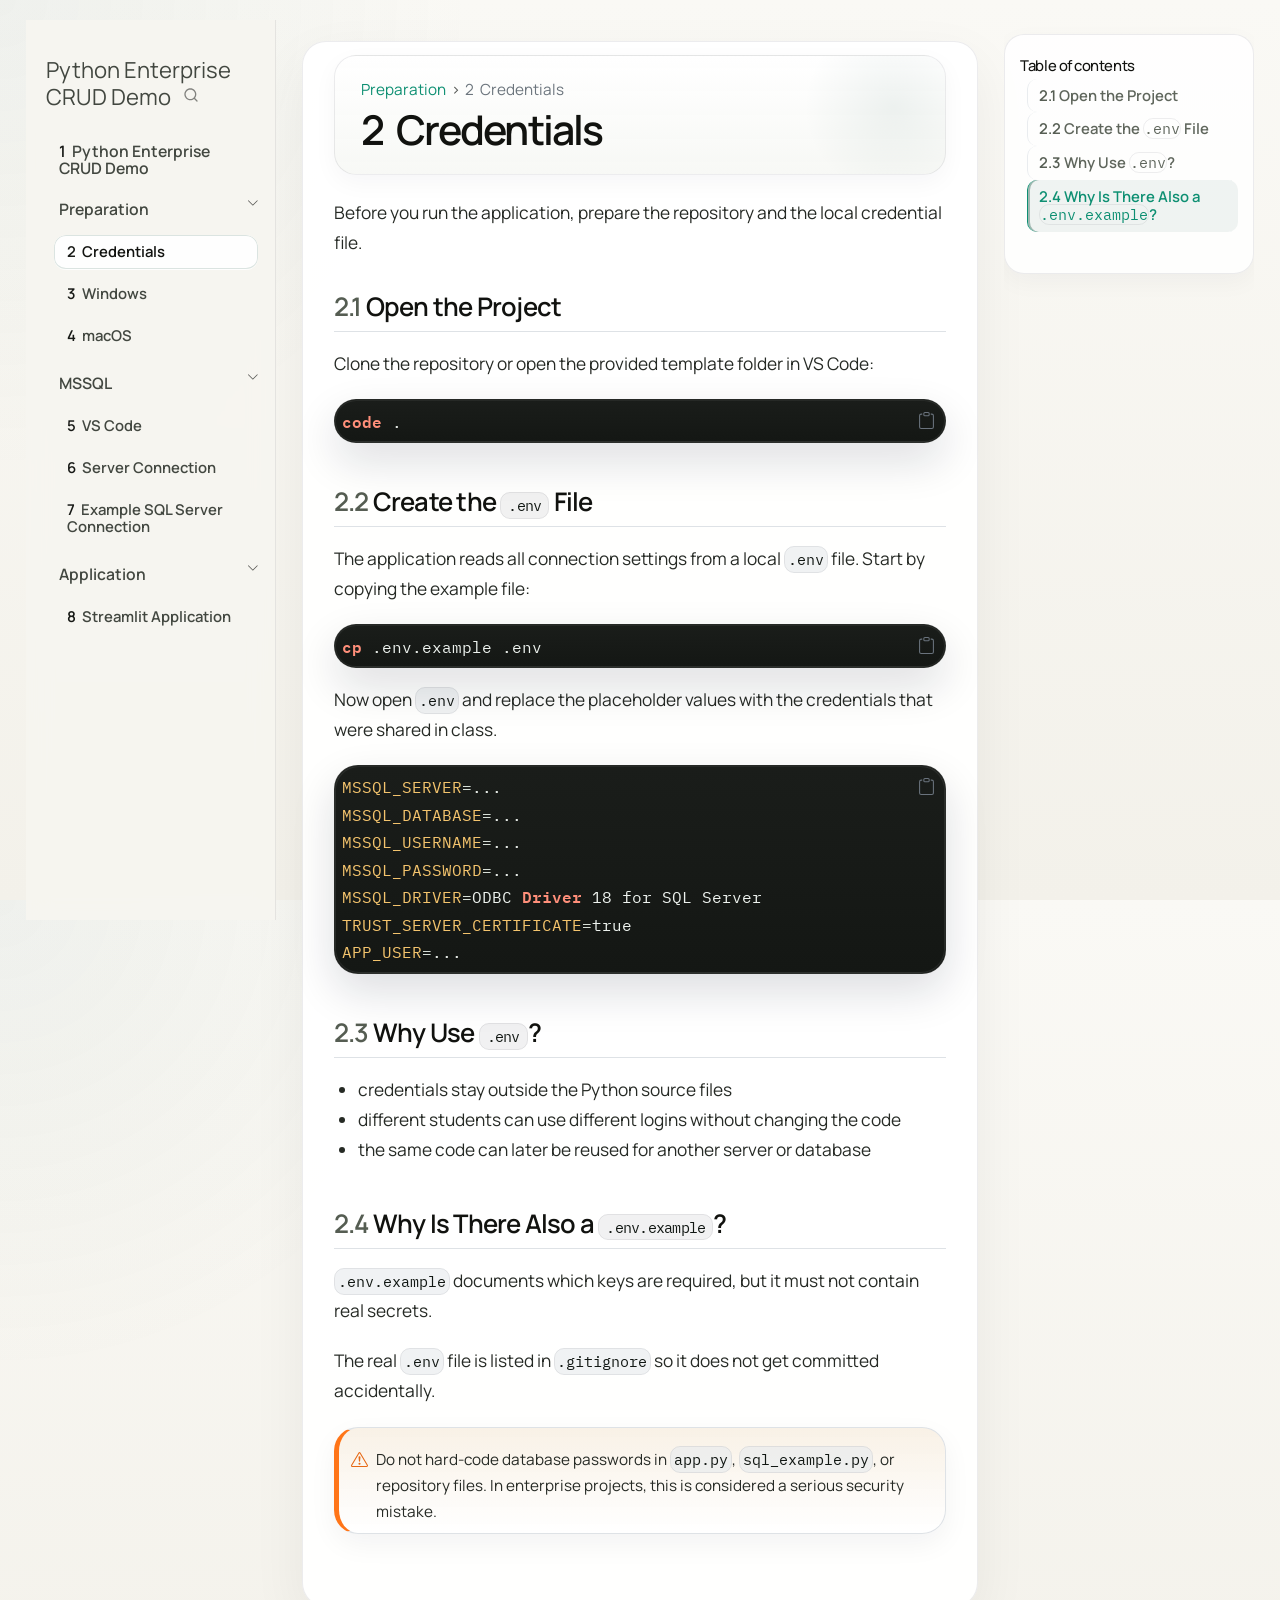
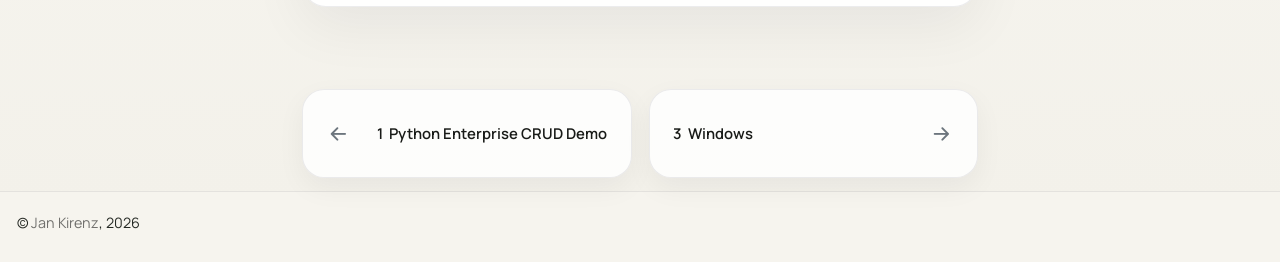
==== accounts.html @ 1d9914eb "Built site for gh-pages" ====
<!DOCTYPE html>
<html xmlns="http://www.w3.org/1999/xhtml" lang="en" xml:lang="en"><head>

<meta charset="utf-8">
<meta name="generator" content="quarto-1.8.27">

<meta name="viewport" content="width=device-width, initial-scale=1.0, user-scalable=yes">

<meta name="author" content="Jan Kirenz">

<title>2&nbsp; Credentials – Python Enterprise CRUD Demo</title>
<style>
code{white-space: pre-wrap;}
span.smallcaps{font-variant: small-caps;}
div.columns{display: flex; gap: min(4vw, 1.5em);}
div.column{flex: auto; overflow-x: auto;}
div.hanging-indent{margin-left: 1.5em; text-indent: -1.5em;}
ul.task-list{list-style: none;}
ul.task-list li input[type="checkbox"] {
  width: 0.8em;
  margin: 0 0.8em 0.2em -1em; /* quarto-specific, see https://github.com/quarto-dev/quarto-cli/issues/4556 */ 
  vertical-align: middle;
}
/* CSS for syntax highlighting */
html { -webkit-text-size-adjust: 100%; }
pre > code.sourceCode { white-space: pre; position: relative; }
pre > code.sourceCode > span { display: inline-block; line-height: 1.25; }
pre > code.sourceCode > span:empty { height: 1.2em; }
.sourceCode { overflow: visible; }
code.sourceCode > span { color: inherit; text-decoration: inherit; }
div.sourceCode { margin: 1em 0; }
pre.sourceCode { margin: 0; }
@media screen {
div.sourceCode { overflow: auto; }
}
@media print {
pre > code.sourceCode { white-space: pre-wrap; }
pre > code.sourceCode > span { text-indent: -5em; padding-left: 5em; }
}
pre.numberSource code
  { counter-reset: source-line 0; }
pre.numberSource code > span
  { position: relative; left: -4em; counter-increment: source-line; }
pre.numberSource code > span > a:first-child::before
  { content: counter(source-line);
    position: relative; left: -1em; text-align: right; vertical-align: baseline;
    border: none; display: inline-block;
    -webkit-touch-callout: none; -webkit-user-select: none;
    -khtml-user-select: none; -moz-user-select: none;
    -ms-user-select: none; user-select: none;
    padding: 0 4px; width: 4em;
  }
pre.numberSource { margin-left: 3em;  padding-left: 4px; }
div.sourceCode
  {   }
@media screen {
pre > code.sourceCode > span > a:first-child::before { text-decoration: underline; }
}
</style>


<script src="site_libs/quarto-nav/quarto-nav.js"></script>
<script src="site_libs/quarto-nav/headroom.min.js"></script>
<script src="site_libs/clipboard/clipboard.min.js"></script>
<script src="site_libs/quarto-search/autocomplete.umd.js"></script>
<script src="site_libs/quarto-search/fuse.min.js"></script>
<script src="site_libs/quarto-search/quarto-search.js"></script>
<meta name="quarto:offset" content="./">
<link href="./windows-setup.html" rel="next">
<link href="./index.html" rel="prev">
<script src="site_libs/quarto-html/quarto.js" type="module"></script>
<script src="site_libs/quarto-html/tabsets/tabsets.js" type="module"></script>
<script src="site_libs/quarto-html/axe/axe-check.js" type="module"></script>
<script src="site_libs/quarto-html/popper.min.js"></script>
<script src="site_libs/quarto-html/tippy.umd.min.js"></script>
<script src="site_libs/quarto-html/anchor.min.js"></script>
<link href="site_libs/quarto-html/tippy.css" rel="stylesheet">
<link href="site_libs/quarto-html/quarto-syntax-highlighting-a8f83c6add4bed76711a7100e5df97c0.css" rel="stylesheet" id="quarto-text-highlighting-styles">
<script src="site_libs/bootstrap/bootstrap.min.js"></script>
<link href="site_libs/bootstrap/bootstrap-icons.css" rel="stylesheet">
<link href="site_libs/bootstrap/bootstrap-d44f74c4fc11d621972452c195799036.min.css" rel="stylesheet" append-hash="true" id="quarto-bootstrap" data-mode="light">
<script id="quarto-search-options" type="application/json">{
  "location": "sidebar",
  "copy-button": false,
  "collapse-after": 3,
  "panel-placement": "start",
  "type": "overlay",
  "limit": 50,
  "keyboard-shortcut": [
    "f",
    "/",
    "s"
  ],
  "language": {
    "search-no-results-text": "No results",
    "search-matching-documents-text": "matching documents",
    "search-copy-link-title": "Copy link to search",
    "search-hide-matches-text": "Hide additional matches",
    "search-more-match-text": "more match in this document",
    "search-more-matches-text": "more matches in this document",
    "search-clear-button-title": "Clear",
    "search-text-placeholder": "",
    "search-detached-cancel-button-title": "Cancel",
    "search-submit-button-title": "Submit",
    "search-label": "Search"
  }
}</script>
<style>
.cmd-explain {
  font-weight: 600;
  margin-top: 1rem;
}
</style>


</head>

<body class="nav-sidebar floating quarto-light">

<div id="quarto-search-results"></div>
  <header id="quarto-header" class="headroom fixed-top">
  <nav class="quarto-secondary-nav">
    <div class="container-fluid d-flex">
      <button type="button" class="quarto-btn-toggle btn" data-bs-toggle="collapse" role="button" data-bs-target=".quarto-sidebar-collapse-item" aria-controls="quarto-sidebar" aria-expanded="false" aria-label="Toggle sidebar navigation" onclick="if (window.quartoToggleHeadroom) { window.quartoToggleHeadroom(); }">
        <i class="bi bi-layout-text-sidebar-reverse"></i>
      </button>
        <nav class="quarto-page-breadcrumbs" aria-label="breadcrumb"><ol class="breadcrumb"><li class="breadcrumb-item"><a href="./accounts.html">Preparation</a></li><li class="breadcrumb-item"><a href="./accounts.html"><span class="chapter-number">2</span>&nbsp; <span class="chapter-title">Credentials</span></a></li></ol></nav>
        <a class="flex-grow-1" role="navigation" data-bs-toggle="collapse" data-bs-target=".quarto-sidebar-collapse-item" aria-controls="quarto-sidebar" aria-expanded="false" aria-label="Toggle sidebar navigation" onclick="if (window.quartoToggleHeadroom) { window.quartoToggleHeadroom(); }">      
        </a>
      <button type="button" class="btn quarto-search-button" aria-label="Search" onclick="window.quartoOpenSearch();">
        <i class="bi bi-search"></i>
      </button>
    </div>
  </nav>
</header>
<!-- content -->
<div id="quarto-content" class="quarto-container page-columns page-rows-contents page-layout-article">
<!-- sidebar -->
  <nav id="quarto-sidebar" class="sidebar collapse collapse-horizontal quarto-sidebar-collapse-item sidebar-navigation floating overflow-auto">
    <div class="pt-lg-2 mt-2 text-left sidebar-header">
    <div class="sidebar-title mb-0 py-0">
      <a href="./">Python Enterprise CRUD Demo</a> 
        <div class="sidebar-tools-main">
    <div id="quarto-search" class="quarto-navigation-tool px-1" title="Search"></div>
</div>
    </div>
      </div>
    <div class="sidebar-menu-container"> 
    <ul class="list-unstyled mt-1">
        <li class="sidebar-item">
  <div class="sidebar-item-container"> 
  <a href="./index.html" class="sidebar-item-text sidebar-link">
 <span class="menu-text"><span class="chapter-number">1</span>&nbsp; <span class="chapter-title">Python Enterprise CRUD Demo</span></span></a>
  </div>
</li>
        <li class="sidebar-item sidebar-item-section">
      <div class="sidebar-item-container"> 
            <a class="sidebar-item-text sidebar-link text-start" data-bs-toggle="collapse" data-bs-target="#quarto-sidebar-section-1" role="navigation" aria-expanded="true">
 <span class="menu-text">Preparation</span></a>
          <a class="sidebar-item-toggle text-start" data-bs-toggle="collapse" data-bs-target="#quarto-sidebar-section-1" role="navigation" aria-expanded="true" aria-label="Toggle section">
            <i class="bi bi-chevron-right ms-2"></i>
          </a> 
      </div>
      <ul id="quarto-sidebar-section-1" class="collapse list-unstyled sidebar-section depth1 show">  
          <li class="sidebar-item">
  <div class="sidebar-item-container"> 
  <a href="./accounts.html" class="sidebar-item-text sidebar-link active">
 <span class="menu-text"><span class="chapter-number">2</span>&nbsp; <span class="chapter-title">Credentials</span></span></a>
  </div>
</li>
          <li class="sidebar-item">
  <div class="sidebar-item-container"> 
  <a href="./windows-setup.html" class="sidebar-item-text sidebar-link">
 <span class="menu-text"><span class="chapter-number">3</span>&nbsp; <span class="chapter-title">Windows</span></span></a>
  </div>
</li>
          <li class="sidebar-item">
  <div class="sidebar-item-container"> 
  <a href="./mac-setup.html" class="sidebar-item-text sidebar-link">
 <span class="menu-text"><span class="chapter-number">4</span>&nbsp; <span class="chapter-title">macOS</span></span></a>
  </div>
</li>
      </ul>
  </li>
        <li class="sidebar-item sidebar-item-section">
      <div class="sidebar-item-container"> 
            <a class="sidebar-item-text sidebar-link text-start" data-bs-toggle="collapse" data-bs-target="#quarto-sidebar-section-2" role="navigation" aria-expanded="true">
 <span class="menu-text">MSSQL</span></a>
          <a class="sidebar-item-toggle text-start" data-bs-toggle="collapse" data-bs-target="#quarto-sidebar-section-2" role="navigation" aria-expanded="true" aria-label="Toggle section">
            <i class="bi bi-chevron-right ms-2"></i>
          </a> 
      </div>
      <ul id="quarto-sidebar-section-2" class="collapse list-unstyled sidebar-section depth1 show">  
          <li class="sidebar-item">
  <div class="sidebar-item-container"> 
  <a href="./mssql-vscode.html" class="sidebar-item-text sidebar-link">
 <span class="menu-text"><span class="chapter-number">5</span>&nbsp; <span class="chapter-title">VS Code</span></span></a>
  </div>
</li>
          <li class="sidebar-item">
  <div class="sidebar-item-container"> 
  <a href="./mssql-connection.html" class="sidebar-item-text sidebar-link">
 <span class="menu-text"><span class="chapter-number">6</span>&nbsp; <span class="chapter-title">Server Connection</span></span></a>
  </div>
</li>
          <li class="sidebar-item">
  <div class="sidebar-item-container"> 
  <a href="./mssql-example.html" class="sidebar-item-text sidebar-link">
 <span class="menu-text"><span class="chapter-number">7</span>&nbsp; <span class="chapter-title">Example SQL Server Connection</span></span></a>
  </div>
</li>
      </ul>
  </li>
        <li class="sidebar-item sidebar-item-section">
      <div class="sidebar-item-container"> 
            <a class="sidebar-item-text sidebar-link text-start" data-bs-toggle="collapse" data-bs-target="#quarto-sidebar-section-3" role="navigation" aria-expanded="true">
 <span class="menu-text">Application</span></a>
          <a class="sidebar-item-toggle text-start" data-bs-toggle="collapse" data-bs-target="#quarto-sidebar-section-3" role="navigation" aria-expanded="true" aria-label="Toggle section">
            <i class="bi bi-chevron-right ms-2"></i>
          </a> 
      </div>
      <ul id="quarto-sidebar-section-3" class="collapse list-unstyled sidebar-section depth1 show">  
          <li class="sidebar-item">
  <div class="sidebar-item-container"> 
  <a href="./streamlit.html" class="sidebar-item-text sidebar-link">
 <span class="menu-text"><span class="chapter-number">8</span>&nbsp; <span class="chapter-title">Streamlit Application</span></span></a>
  </div>
</li>
      </ul>
  </li>
    </ul>
    </div>
</nav>
<div id="quarto-sidebar-glass" class="quarto-sidebar-collapse-item" data-bs-toggle="collapse" data-bs-target=".quarto-sidebar-collapse-item"></div>
<!-- margin-sidebar -->
    <div id="quarto-margin-sidebar" class="sidebar margin-sidebar">
        <nav id="TOC" role="doc-toc" class="toc-active">
    <h2 id="toc-title">Table of contents</h2>
   
  <ul>
  <li><a href="#open-the-project" id="toc-open-the-project" class="nav-link active" data-scroll-target="#open-the-project"><span class="header-section-number">2.1</span> Open the Project</a></li>
  <li><a href="#create-the-.env-file" id="toc-create-the-.env-file" class="nav-link" data-scroll-target="#create-the-.env-file"><span class="header-section-number">2.2</span> Create the <code>.env</code> File</a></li>
  <li><a href="#why-use-.env" id="toc-why-use-.env" class="nav-link" data-scroll-target="#why-use-.env"><span class="header-section-number">2.3</span> Why Use <code>.env</code>?</a></li>
  <li><a href="#why-is-there-also-a-.env.example" id="toc-why-is-there-also-a-.env.example" class="nav-link" data-scroll-target="#why-is-there-also-a-.env.example"><span class="header-section-number">2.4</span> Why Is There Also a <code>.env.example</code>?</a></li>
  </ul>
</nav>
    </div>
<!-- main -->
<main class="content" id="quarto-document-content">

<header id="title-block-header" class="quarto-title-block default"><nav class="quarto-page-breadcrumbs quarto-title-breadcrumbs d-none d-lg-block" aria-label="breadcrumb"><ol class="breadcrumb"><li class="breadcrumb-item"><a href="./accounts.html">Preparation</a></li><li class="breadcrumb-item"><a href="./accounts.html"><span class="chapter-number">2</span>&nbsp; <span class="chapter-title">Credentials</span></a></li></ol></nav>
<div class="quarto-title">
<h1 class="title"><span class="chapter-number">2</span>&nbsp; <span class="chapter-title">Credentials</span></h1>
</div>



<div class="quarto-title-meta">

    
  
    
  </div>
  


</header>


<p>Before you run the application, prepare the repository and the local credential file.</p>
<section id="open-the-project" class="level2" data-number="2.1">
<h2 data-number="2.1" class="anchored" data-anchor-id="open-the-project"><span class="header-section-number">2.1</span> Open the Project</h2>
<p>Clone the repository or open the provided template folder in VS Code:</p>
<div class="code-copy-outer-scaffold"><div class="sourceCode" id="cb1"><pre class="sourceCode bash code-with-copy"><code class="sourceCode bash"><span id="cb1-1"><a href="#cb1-1" aria-hidden="true" tabindex="-1"></a><span class="ex">code</span> .</span></code></pre></div><button title="Copy to Clipboard" class="code-copy-button"><i class="bi"></i></button></div>
</section>
<section id="create-the-.env-file" class="level2" data-number="2.2">
<h2 data-number="2.2" class="anchored" data-anchor-id="create-the-.env-file"><span class="header-section-number">2.2</span> Create the <code>.env</code> File</h2>
<p>The application reads all connection settings from a local <code>.env</code> file. Start by copying the example file:</p>
<div class="code-copy-outer-scaffold"><div class="sourceCode" id="cb2"><pre class="sourceCode bash code-with-copy"><code class="sourceCode bash"><span id="cb2-1"><a href="#cb2-1" aria-hidden="true" tabindex="-1"></a><span class="fu">cp</span> .env.example .env</span></code></pre></div><button title="Copy to Clipboard" class="code-copy-button"><i class="bi"></i></button></div>
<p>Now open <code>.env</code> and replace the placeholder values with the credentials that were shared in class.</p>
<div class="code-copy-outer-scaffold"><div class="sourceCode" id="cb3"><pre class="sourceCode bash code-with-copy"><code class="sourceCode bash"><span id="cb3-1"><a href="#cb3-1" aria-hidden="true" tabindex="-1"></a><span class="va">MSSQL_SERVER</span><span class="op">=</span>...</span>
<span id="cb3-2"><a href="#cb3-2" aria-hidden="true" tabindex="-1"></a><span class="va">MSSQL_DATABASE</span><span class="op">=</span>...</span>
<span id="cb3-3"><a href="#cb3-3" aria-hidden="true" tabindex="-1"></a><span class="va">MSSQL_USERNAME</span><span class="op">=</span>...</span>
<span id="cb3-4"><a href="#cb3-4" aria-hidden="true" tabindex="-1"></a><span class="va">MSSQL_PASSWORD</span><span class="op">=</span>...</span>
<span id="cb3-5"><a href="#cb3-5" aria-hidden="true" tabindex="-1"></a><span class="va">MSSQL_DRIVER</span><span class="op">=</span>ODBC <span class="ex">Driver</span> 18 for SQL Server</span>
<span id="cb3-6"><a href="#cb3-6" aria-hidden="true" tabindex="-1"></a><span class="va">TRUST_SERVER_CERTIFICATE</span><span class="op">=</span>true</span>
<span id="cb3-7"><a href="#cb3-7" aria-hidden="true" tabindex="-1"></a><span class="va">APP_USER</span><span class="op">=</span>...</span></code></pre></div><button title="Copy to Clipboard" class="code-copy-button"><i class="bi"></i></button></div>
</section>
<section id="why-use-.env" class="level2" data-number="2.3">
<h2 data-number="2.3" class="anchored" data-anchor-id="why-use-.env"><span class="header-section-number">2.3</span> Why Use <code>.env</code>?</h2>
<ul>
<li>credentials stay outside the Python source files</li>
<li>different students can use different logins without changing the code</li>
<li>the same code can later be reused for another server or database</li>
</ul>
</section>
<section id="why-is-there-also-a-.env.example" class="level2" data-number="2.4">
<h2 data-number="2.4" class="anchored" data-anchor-id="why-is-there-also-a-.env.example"><span class="header-section-number">2.4</span> Why Is There Also a <code>.env.example</code>?</h2>
<p><code>.env.example</code> documents which keys are required, but it must not contain real secrets.</p>
<p>The real <code>.env</code> file is listed in <code>.gitignore</code> so it does not get committed accidentally.</p>
<div class="callout callout-style-simple callout-warning">
<div class="callout-body d-flex">
<div class="callout-icon-container">
<i class="callout-icon"></i>
</div>
<div class="callout-body-container">
<p>Do not hard-code database passwords in <code>app.py</code>, <code>sql_example.py</code>, or repository files. In enterprise projects, this is considered a serious security mistake.</p>
</div>
</div>
</div>


</section>

</main> <!-- /main -->
<script id="quarto-html-after-body" type="application/javascript">
  window.document.addEventListener("DOMContentLoaded", function (event) {
    const icon = "";
    const anchorJS = new window.AnchorJS();
    anchorJS.options = {
      placement: 'right',
      icon: icon
    };
    anchorJS.add('.anchored');
    const isCodeAnnotation = (el) => {
      for (const clz of el.classList) {
        if (clz.startsWith('code-annotation-')) {                     
          return true;
        }
      }
      return false;
    }
    const onCopySuccess = function(e) {
      // button target
      const button = e.trigger;
      // don't keep focus
      button.blur();
      // flash "checked"
      button.classList.add('code-copy-button-checked');
      var currentTitle = button.getAttribute("title");
      button.setAttribute("title", "Copied!");
      let tooltip;
      if (window.bootstrap) {
        button.setAttribute("data-bs-toggle", "tooltip");
        button.setAttribute("data-bs-placement", "left");
        button.setAttribute("data-bs-title", "Copied!");
        tooltip = new bootstrap.Tooltip(button, 
          { trigger: "manual", 
            customClass: "code-copy-button-tooltip",
            offset: [0, -8]});
        tooltip.show();    
      }
      setTimeout(function() {
        if (tooltip) {
          tooltip.hide();
          button.removeAttribute("data-bs-title");
          button.removeAttribute("data-bs-toggle");
          button.removeAttribute("data-bs-placement");
        }
        button.setAttribute("title", currentTitle);
        button.classList.remove('code-copy-button-checked');
      }, 1000);
      // clear code selection
      e.clearSelection();
    }
    const getTextToCopy = function(trigger) {
      const outerScaffold = trigger.parentElement.cloneNode(true);
      const codeEl = outerScaffold.querySelector('code');
      for (const childEl of codeEl.children) {
        if (isCodeAnnotation(childEl)) {
          childEl.remove();
        }
      }
      return codeEl.innerText;
    }
    const clipboard = new window.ClipboardJS('.code-copy-button:not([data-in-quarto-modal])', {
      text: getTextToCopy
    });
    clipboard.on('success', onCopySuccess);
    if (window.document.getElementById('quarto-embedded-source-code-modal')) {
      const clipboardModal = new window.ClipboardJS('.code-copy-button[data-in-quarto-modal]', {
        text: getTextToCopy,
        container: window.document.getElementById('quarto-embedded-source-code-modal')
      });
      clipboardModal.on('success', onCopySuccess);
    }
      var localhostRegex = new RegExp(/^(?:http|https):\/\/localhost\:?[0-9]*\//);
      var mailtoRegex = new RegExp(/^mailto:/);
        var filterRegex = new RegExp('/' + window.location.host + '/');
      var isInternal = (href) => {
          return filterRegex.test(href) || localhostRegex.test(href) || mailtoRegex.test(href);
      }
      // Inspect non-navigation links and adorn them if external
     var links = window.document.querySelectorAll('a[href]:not(.nav-link):not(.navbar-brand):not(.toc-action):not(.sidebar-link):not(.sidebar-item-toggle):not(.pagination-link):not(.no-external):not([aria-hidden]):not(.dropdown-item):not(.quarto-navigation-tool):not(.about-link)');
      for (var i=0; i<links.length; i++) {
        const link = links[i];
        if (!isInternal(link.href)) {
          // undo the damage that might have been done by quarto-nav.js in the case of
          // links that we want to consider external
          if (link.dataset.originalHref !== undefined) {
            link.href = link.dataset.originalHref;
          }
        }
      }
    function tippyHover(el, contentFn, onTriggerFn, onUntriggerFn) {
      const config = {
        allowHTML: true,
        maxWidth: 500,
        delay: 100,
        arrow: false,
        appendTo: function(el) {
            return el.parentElement;
        },
        interactive: true,
        interactiveBorder: 10,
        theme: 'quarto',
        placement: 'bottom-start',
      };
      if (contentFn) {
        config.content = contentFn;
      }
      if (onTriggerFn) {
        config.onTrigger = onTriggerFn;
      }
      if (onUntriggerFn) {
        config.onUntrigger = onUntriggerFn;
      }
      window.tippy(el, config); 
    }
    const noterefs = window.document.querySelectorAll('a[role="doc-noteref"]');
    for (var i=0; i<noterefs.length; i++) {
      const ref = noterefs[i];
      tippyHover(ref, function() {
        // use id or data attribute instead here
        let href = ref.getAttribute('data-footnote-href') || ref.getAttribute('href');
        try { href = new URL(href).hash; } catch {}
        const id = href.replace(/^#\/?/, "");
        const note = window.document.getElementById(id);
        if (note) {
          return note.innerHTML;
        } else {
          return "";
        }
      });
    }
    const xrefs = window.document.querySelectorAll('a.quarto-xref');
    const processXRef = (id, note) => {
      // Strip column container classes
      const stripColumnClz = (el) => {
        el.classList.remove("page-full", "page-columns");
        if (el.children) {
          for (const child of el.children) {
            stripColumnClz(child);
          }
        }
      }
      stripColumnClz(note)
      if (id === null || id.startsWith('sec-')) {
        // Special case sections, only their first couple elements
        const container = document.createElement("div");
        if (note.children && note.children.length > 2) {
          container.appendChild(note.children[0].cloneNode(true));
          for (let i = 1; i < note.children.length; i++) {
            const child = note.children[i];
            if (child.tagName === "P" && child.innerText === "") {
              continue;
            } else {
              container.appendChild(child.cloneNode(true));
              break;
            }
          }
          if (window.Quarto?.typesetMath) {
            window.Quarto.typesetMath(container);
          }
          return container.innerHTML
        } else {
          if (window.Quarto?.typesetMath) {
            window.Quarto.typesetMath(note);
          }
          return note.innerHTML;
        }
      } else {
        // Remove any anchor links if they are present
        const anchorLink = note.querySelector('a.anchorjs-link');
        if (anchorLink) {
          anchorLink.remove();
        }
        if (window.Quarto?.typesetMath) {
          window.Quarto.typesetMath(note);
        }
        if (note.classList.contains("callout")) {
          return note.outerHTML;
        } else {
          return note.innerHTML;
        }
      }
    }
    for (var i=0; i<xrefs.length; i++) {
      const xref = xrefs[i];
      tippyHover(xref, undefined, function(instance) {
        instance.disable();
        let url = xref.getAttribute('href');
        let hash = undefined; 
        if (url.startsWith('#')) {
          hash = url;
        } else {
          try { hash = new URL(url).hash; } catch {}
        }
        if (hash) {
          const id = hash.replace(/^#\/?/, "");
          const note = window.document.getElementById(id);
          if (note !== null) {
            try {
              const html = processXRef(id, note.cloneNode(true));
              instance.setContent(html);
            } finally {
              instance.enable();
              instance.show();
            }
          } else {
            // See if we can fetch this
            fetch(url.split('#')[0])
            .then(res => res.text())
            .then(html => {
              const parser = new DOMParser();
              const htmlDoc = parser.parseFromString(html, "text/html");
              const note = htmlDoc.getElementById(id);
              if (note !== null) {
                const html = processXRef(id, note);
                instance.setContent(html);
              } 
            }).finally(() => {
              instance.enable();
              instance.show();
            });
          }
        } else {
          // See if we can fetch a full url (with no hash to target)
          // This is a special case and we should probably do some content thinning / targeting
          fetch(url)
          .then(res => res.text())
          .then(html => {
            const parser = new DOMParser();
            const htmlDoc = parser.parseFromString(html, "text/html");
            const note = htmlDoc.querySelector('main.content');
            if (note !== null) {
              // This should only happen for chapter cross references
              // (since there is no id in the URL)
              // remove the first header
              if (note.children.length > 0 && note.children[0].tagName === "HEADER") {
                note.children[0].remove();
              }
              const html = processXRef(null, note);
              instance.setContent(html);
            } 
          }).finally(() => {
            instance.enable();
            instance.show();
          });
        }
      }, function(instance) {
      });
    }
        let selectedAnnoteEl;
        const selectorForAnnotation = ( cell, annotation) => {
          let cellAttr = 'data-code-cell="' + cell + '"';
          let lineAttr = 'data-code-annotation="' +  annotation + '"';
          const selector = 'span[' + cellAttr + '][' + lineAttr + ']';
          return selector;
        }
        const selectCodeLines = (annoteEl) => {
          const doc = window.document;
          const targetCell = annoteEl.getAttribute("data-target-cell");
          const targetAnnotation = annoteEl.getAttribute("data-target-annotation");
          const annoteSpan = window.document.querySelector(selectorForAnnotation(targetCell, targetAnnotation));
          const lines = annoteSpan.getAttribute("data-code-lines").split(",");
          const lineIds = lines.map((line) => {
            return targetCell + "-" + line;
          })
          let top = null;
          let height = null;
          let parent = null;
          if (lineIds.length > 0) {
              //compute the position of the single el (top and bottom and make a div)
              const el = window.document.getElementById(lineIds[0]);
              top = el.offsetTop;
              height = el.offsetHeight;
              parent = el.parentElement.parentElement;
            if (lineIds.length > 1) {
              const lastEl = window.document.getElementById(lineIds[lineIds.length - 1]);
              const bottom = lastEl.offsetTop + lastEl.offsetHeight;
              height = bottom - top;
            }
            if (top !== null && height !== null && parent !== null) {
              // cook up a div (if necessary) and position it 
              let div = window.document.getElementById("code-annotation-line-highlight");
              if (div === null) {
                div = window.document.createElement("div");
                div.setAttribute("id", "code-annotation-line-highlight");
                div.style.position = 'absolute';
                parent.appendChild(div);
              }
              div.style.top = top - 2 + "px";
              div.style.height = height + 4 + "px";
              div.style.left = 0;
              let gutterDiv = window.document.getElementById("code-annotation-line-highlight-gutter");
              if (gutterDiv === null) {
                gutterDiv = window.document.createElement("div");
                gutterDiv.setAttribute("id", "code-annotation-line-highlight-gutter");
                gutterDiv.style.position = 'absolute';
                const codeCell = window.document.getElementById(targetCell);
                const gutter = codeCell.querySelector('.code-annotation-gutter');
                gutter.appendChild(gutterDiv);
              }
              gutterDiv.style.top = top - 2 + "px";
              gutterDiv.style.height = height + 4 + "px";
            }
            selectedAnnoteEl = annoteEl;
          }
        };
        const unselectCodeLines = () => {
          const elementsIds = ["code-annotation-line-highlight", "code-annotation-line-highlight-gutter"];
          elementsIds.forEach((elId) => {
            const div = window.document.getElementById(elId);
            if (div) {
              div.remove();
            }
          });
          selectedAnnoteEl = undefined;
        };
          // Handle positioning of the toggle
      window.addEventListener(
        "resize",
        throttle(() => {
          elRect = undefined;
          if (selectedAnnoteEl) {
            selectCodeLines(selectedAnnoteEl);
          }
        }, 10)
      );
      function throttle(fn, ms) {
      let throttle = false;
      let timer;
        return (...args) => {
          if(!throttle) { // first call gets through
              fn.apply(this, args);
              throttle = true;
          } else { // all the others get throttled
              if(timer) clearTimeout(timer); // cancel #2
              timer = setTimeout(() => {
                fn.apply(this, args);
                timer = throttle = false;
              }, ms);
          }
        };
      }
        // Attach click handler to the DT
        const annoteDls = window.document.querySelectorAll('dt[data-target-cell]');
        for (const annoteDlNode of annoteDls) {
          annoteDlNode.addEventListener('click', (event) => {
            const clickedEl = event.target;
            if (clickedEl !== selectedAnnoteEl) {
              unselectCodeLines();
              const activeEl = window.document.querySelector('dt[data-target-cell].code-annotation-active');
              if (activeEl) {
                activeEl.classList.remove('code-annotation-active');
              }
              selectCodeLines(clickedEl);
              clickedEl.classList.add('code-annotation-active');
            } else {
              // Unselect the line
              unselectCodeLines();
              clickedEl.classList.remove('code-annotation-active');
            }
          });
        }
    const findCites = (el) => {
      const parentEl = el.parentElement;
      if (parentEl) {
        const cites = parentEl.dataset.cites;
        if (cites) {
          return {
            el,
            cites: cites.split(' ')
          };
        } else {
          return findCites(el.parentElement)
        }
      } else {
        return undefined;
      }
    };
    var bibliorefs = window.document.querySelectorAll('a[role="doc-biblioref"]');
    for (var i=0; i<bibliorefs.length; i++) {
      const ref = bibliorefs[i];
      const citeInfo = findCites(ref);
      if (citeInfo) {
        tippyHover(citeInfo.el, function() {
          var popup = window.document.createElement('div');
          citeInfo.cites.forEach(function(cite) {
            var citeDiv = window.document.createElement('div');
            citeDiv.classList.add('hanging-indent');
            citeDiv.classList.add('csl-entry');
            var biblioDiv = window.document.getElementById('ref-' + cite);
            if (biblioDiv) {
              citeDiv.innerHTML = biblioDiv.innerHTML;
            }
            popup.appendChild(citeDiv);
          });
          return popup.innerHTML;
        });
      }
    }
  });
  </script>
<nav class="page-navigation">
  <div class="nav-page nav-page-previous">
      <a href="./index.html" class="pagination-link" aria-label="Python Enterprise CRUD Demo">
        <i class="bi bi-arrow-left-short"></i> <span class="nav-page-text"><span class="chapter-number">1</span>&nbsp; <span class="chapter-title">Python Enterprise CRUD Demo</span></span>
      </a>          
  </div>
  <div class="nav-page nav-page-next">
      <a href="./windows-setup.html" class="pagination-link" aria-label="Windows">
        <span class="nav-page-text"><span class="chapter-number">3</span>&nbsp; <span class="chapter-title">Windows</span></span> <i class="bi bi-arrow-right-short"></i>
      </a>
  </div>
</nav>
</div> <!-- /content -->
<footer class="footer">
  <div class="nav-footer">
    <div class="nav-footer-left">
<p>© <a href="https://www.kirenz.com/">Jan Kirenz</a>, 2026</p>
</div>   
    <div class="nav-footer-center">
      &nbsp;
    </div>
    <div class="nav-footer-right">
      &nbsp;
    </div>
  </div>
</footer>




</body></html>
---- site_libs/quarto-html/tippy.css ----
.tippy-box[data-animation=fade][data-state=hidden]{opacity:0}[data-tippy-root]{max-width:calc(100vw - 10px)}.tippy-box{position:relative;background-color:#333;color:#fff;border-radius:4px;font-size:14px;line-height:1.4;white-space:normal;outline:0;transition-property:transform,visibility,opacity}.tippy-box[data-placement^=top]>.tippy-arrow{bottom:0}.tippy-box[data-placement^=top]>.tippy-arrow:before{bottom:-7px;left:0;border-width:8px 8px 0;border-top-color:initial;transform-origin:center top}.tippy-box[data-placement^=bottom]>.tippy-arrow{top:0}.tippy-box[data-placement^=bottom]>.tippy-arrow:before{top:-7px;left:0;border-width:0 8px 8px;border-bottom-color:initial;transform-origin:center bottom}.tippy-box[data-placement^=left]>.tippy-arrow{right:0}.tippy-box[data-placement^=left]>.tippy-arrow:before{border-width:8px 0 8px 8px;border-left-color:initial;right:-7px;transform-origin:center left}.tippy-box[data-placement^=right]>.tippy-arrow{left:0}.tippy-box[data-placement^=right]>.tippy-arrow:before{left:-7px;border-width:8px 8px 8px 0;border-right-color:initial;transform-origin:center right}.tippy-box[data-inertia][data-state=visible]{transition-timing-function:cubic-bezier(.54,1.5,.38,1.11)}.tippy-arrow{width:16px;height:16px;color:#333}.tippy-arrow:before{content:"";position:absolute;border-color:transparent;border-style:solid}.tippy-content{position:relative;padding:5px 9px;z-index:1}
---- site_libs/quarto-html/quarto-syntax-highlighting-a8f83c6add4bed76711a7100e5df97c0.css ----
/* quarto syntax highlight colors */
:root {
  --quarto-hl-al-color: #ff5555;
  --quarto-hl-an-color: #6a737d;
  --quarto-hl-at-color: #d73a49;
  --quarto-hl-bn-color: #005cc5;
  --quarto-hl-bu-color: #d73a49;
  --quarto-hl-ch-color: #032f62;
  --quarto-hl-co-color: #6a737d;
  --quarto-hl-cv-color: #6a737d;
  --quarto-hl-cn-color: #005cc5;
  --quarto-hl-cf-color: #d73a49;
  --quarto-hl-dt-color: #d73a49;
  --quarto-hl-dv-color: #005cc5;
  --quarto-hl-do-color: #6a737d;
  --quarto-hl-er-color: #ff5555;
  --quarto-hl-ex-color: #d73a49;
  --quarto-hl-fl-color: #005cc5;
  --quarto-hl-fu-color: #6f42c1;
  --quarto-hl-im-color: #032f62;
  --quarto-hl-in-color: #6a737d;
  --quarto-hl-kw-color: #d73a49;
  --quarto-hl-op-color: #24292e;
  --quarto-hl-pp-color: #d73a49;
  --quarto-hl-re-color: #6a737d;
  --quarto-hl-sc-color: #005cc5;
  --quarto-hl-ss-color: #032f62;
  --quarto-hl-st-color: #032f62;
  --quarto-hl-va-color: #e36209;
  --quarto-hl-vs-color: #032f62;
  --quarto-hl-wa-color: #ff5555;
}

/* other quarto variables */
:root {
  --quarto-font-monospace: "IBM Plex Mono", "SFMono-Regular", ui-monospace, monospace;
}

/* syntax highlight based on Pandoc's rules */
pre > code.sourceCode > span {
  color: #24292e;
}

code.sourceCode > span {
  color: #24292e;
}

div.sourceCode,
div.sourceCode pre.sourceCode {
  color: #24292e;
}

/* Normal */
code span {
  color: #24292e;
}

/* Alert */
code span.al {
  font-weight: bold;
  color: #ff5555;
}

/* Annotation */
code span.an {
  color: #6a737d;
}

/* Attribute */
code span.at {
  color: #d73a49;
}

/* BaseN */
code span.bn {
  color: #005cc5;
}

/* BuiltIn */
code span.bu {
  color: #d73a49;
}

/* ControlFlow */
code span.cf {
  color: #d73a49;
}

/* Char */
code span.ch {
  color: #032f62;
}

/* Constant */
code span.cn {
  color: #005cc5;
}

/* Comment */
code span.co {
  color: #6a737d;
}

/* CommentVar */
code span.cv {
  color: #6a737d;
}

/* Documentation */
code span.do {
  color: #6a737d;
}

/* DataType */
code span.dt {
  color: #d73a49;
}

/* DecVal */
code span.dv {
  color: #005cc5;
}

/* Error */
code span.er {
  color: #ff5555;
  text-decoration: underline;
}

/* Extension */
code span.ex {
  font-weight: bold;
  color: #d73a49;
}

/* Float */
code span.fl {
  color: #005cc5;
}

/* Function */
code span.fu {
  color: #6f42c1;
}

/* Import */
code span.im {
  color: #032f62;
}

/* Information */
code span.in {
  color: #6a737d;
}

/* Keyword */
code span.kw {
  color: #d73a49;
}

/* Operator */
code span.op {
  color: #24292e;
}

/* Preprocessor */
code span.pp {
  color: #d73a49;
}

/* RegionMarker */
code span.re {
  color: #6a737d;
}

/* SpecialChar */
code span.sc {
  color: #005cc5;
}

/* SpecialString */
code span.ss {
  color: #032f62;
}

/* String */
code span.st {
  color: #032f62;
}

/* Variable */
code span.va {
  color: #e36209;
}

/* VerbatimString */
code span.vs {
  color: #032f62;
}

/* Warning */
code span.wa {
  color: #ff5555;
}

.prevent-inlining {
  content: "</";
}

/*# sourceMappingURL=7f3b8665911c2407cc995662e1ea4847.css.map */
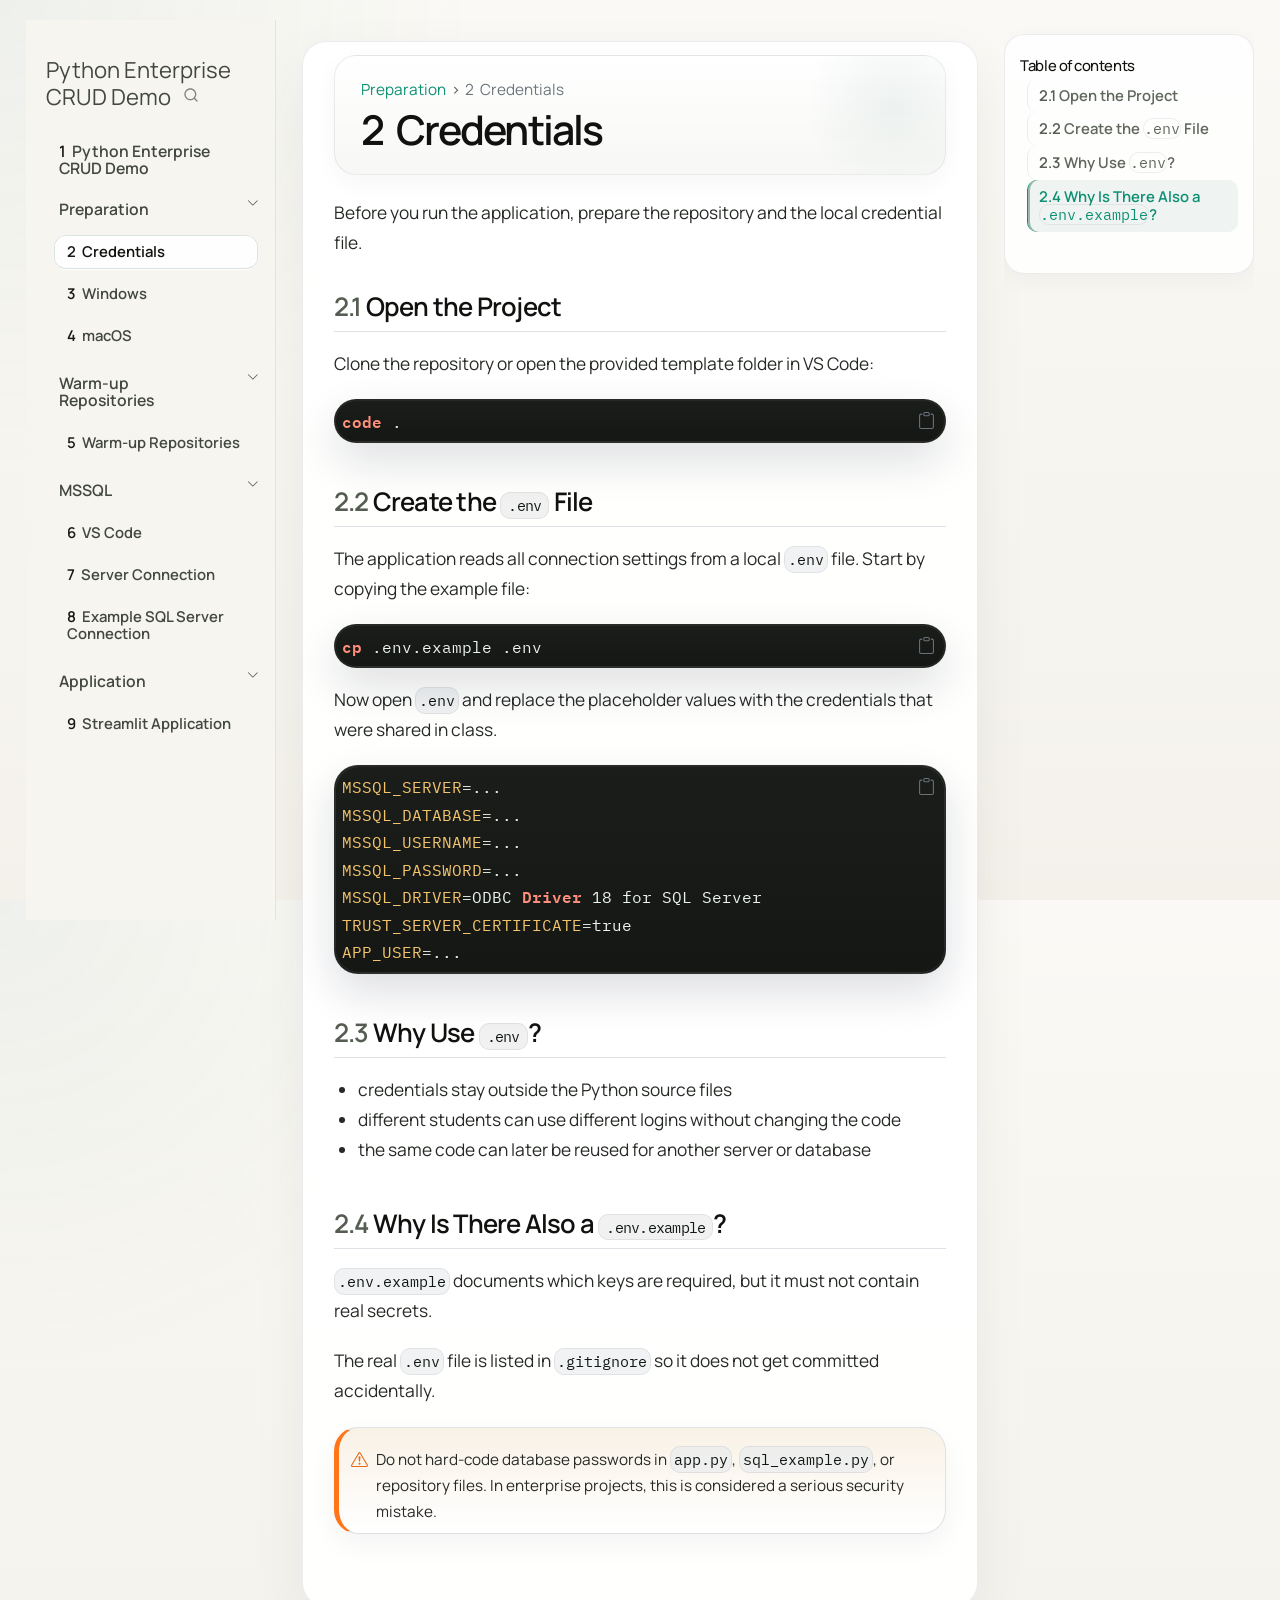
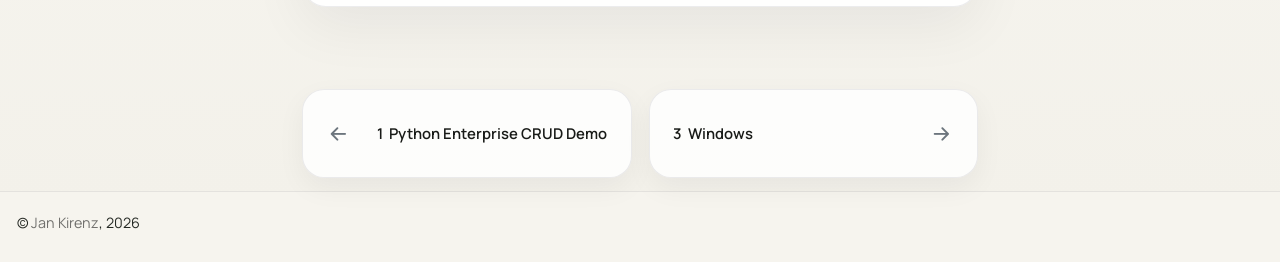
==== commit c6745750: "Built site for gh-pages" ====
--- a/accounts.html
+++ b/accounts.html
@@ -185,7 +185,7 @@
         <li class="sidebar-item sidebar-item-section">
       <div class="sidebar-item-container"> 
             <a class="sidebar-item-text sidebar-link text-start" data-bs-toggle="collapse" data-bs-target="#quarto-sidebar-section-2" role="navigation" aria-expanded="true">
- <span class="menu-text">MSSQL</span></a>
+ <span class="menu-text">Warm-up Repositories</span></a>
           <a class="sidebar-item-toggle text-start" data-bs-toggle="collapse" data-bs-target="#quarto-sidebar-section-2" role="navigation" aria-expanded="true" aria-label="Toggle section">
             <i class="bi bi-chevron-right ms-2"></i>
           </a> 
@@ -193,20 +193,8 @@
       <ul id="quarto-sidebar-section-2" class="collapse list-unstyled sidebar-section depth1 show">  
           <li class="sidebar-item">
   <div class="sidebar-item-container"> 
-  <a href="./mssql-vscode.html" class="sidebar-item-text sidebar-link">
- <span class="menu-text"><span class="chapter-number">5</span>&nbsp; <span class="chapter-title">VS Code</span></span></a>
-  </div>
-</li>
-          <li class="sidebar-item">
-  <div class="sidebar-item-container"> 
-  <a href="./mssql-connection.html" class="sidebar-item-text sidebar-link">
- <span class="menu-text"><span class="chapter-number">6</span>&nbsp; <span class="chapter-title">Server Connection</span></span></a>
-  </div>
-</li>
-          <li class="sidebar-item">
-  <div class="sidebar-item-container"> 
-  <a href="./mssql-example.html" class="sidebar-item-text sidebar-link">
- <span class="menu-text"><span class="chapter-number">7</span>&nbsp; <span class="chapter-title">Example SQL Server Connection</span></span></a>
+  <a href="./practice-repositories.html" class="sidebar-item-text sidebar-link">
+ <span class="menu-text"><span class="chapter-number">5</span>&nbsp; <span class="chapter-title">Warm-up Repositories</span></span></a>
   </div>
 </li>
       </ul>
@@ -214,7 +202,7 @@
         <li class="sidebar-item sidebar-item-section">
       <div class="sidebar-item-container"> 
             <a class="sidebar-item-text sidebar-link text-start" data-bs-toggle="collapse" data-bs-target="#quarto-sidebar-section-3" role="navigation" aria-expanded="true">
- <span class="menu-text">Application</span></a>
+ <span class="menu-text">MSSQL</span></a>
           <a class="sidebar-item-toggle text-start" data-bs-toggle="collapse" data-bs-target="#quarto-sidebar-section-3" role="navigation" aria-expanded="true" aria-label="Toggle section">
             <i class="bi bi-chevron-right ms-2"></i>
           </a> 
@@ -222,8 +210,37 @@
       <ul id="quarto-sidebar-section-3" class="collapse list-unstyled sidebar-section depth1 show">  
           <li class="sidebar-item">
   <div class="sidebar-item-container"> 
+  <a href="./mssql-vscode.html" class="sidebar-item-text sidebar-link">
+ <span class="menu-text"><span class="chapter-number">6</span>&nbsp; <span class="chapter-title">VS Code</span></span></a>
+  </div>
+</li>
+          <li class="sidebar-item">
+  <div class="sidebar-item-container"> 
+  <a href="./mssql-connection.html" class="sidebar-item-text sidebar-link">
+ <span class="menu-text"><span class="chapter-number">7</span>&nbsp; <span class="chapter-title">Server Connection</span></span></a>
+  </div>
+</li>
+          <li class="sidebar-item">
+  <div class="sidebar-item-container"> 
+  <a href="./mssql-example.html" class="sidebar-item-text sidebar-link">
+ <span class="menu-text"><span class="chapter-number">8</span>&nbsp; <span class="chapter-title">Example SQL Server Connection</span></span></a>
+  </div>
+</li>
+      </ul>
+  </li>
+        <li class="sidebar-item sidebar-item-section">
+      <div class="sidebar-item-container"> 
+            <a class="sidebar-item-text sidebar-link text-start" data-bs-toggle="collapse" data-bs-target="#quarto-sidebar-section-4" role="navigation" aria-expanded="true">
+ <span class="menu-text">Application</span></a>
+          <a class="sidebar-item-toggle text-start" data-bs-toggle="collapse" data-bs-target="#quarto-sidebar-section-4" role="navigation" aria-expanded="true" aria-label="Toggle section">
+            <i class="bi bi-chevron-right ms-2"></i>
+          </a> 
+      </div>
+      <ul id="quarto-sidebar-section-4" class="collapse list-unstyled sidebar-section depth1 show">  
+          <li class="sidebar-item">
+  <div class="sidebar-item-container"> 
   <a href="./streamlit.html" class="sidebar-item-text sidebar-link">
- <span class="menu-text"><span class="chapter-number">8</span>&nbsp; <span class="chapter-title">Streamlit Application</span></span></a>
+ <span class="menu-text"><span class="chapter-number">9</span>&nbsp; <span class="chapter-title">Streamlit Application</span></span></a>
   </div>
 </li>
       </ul>
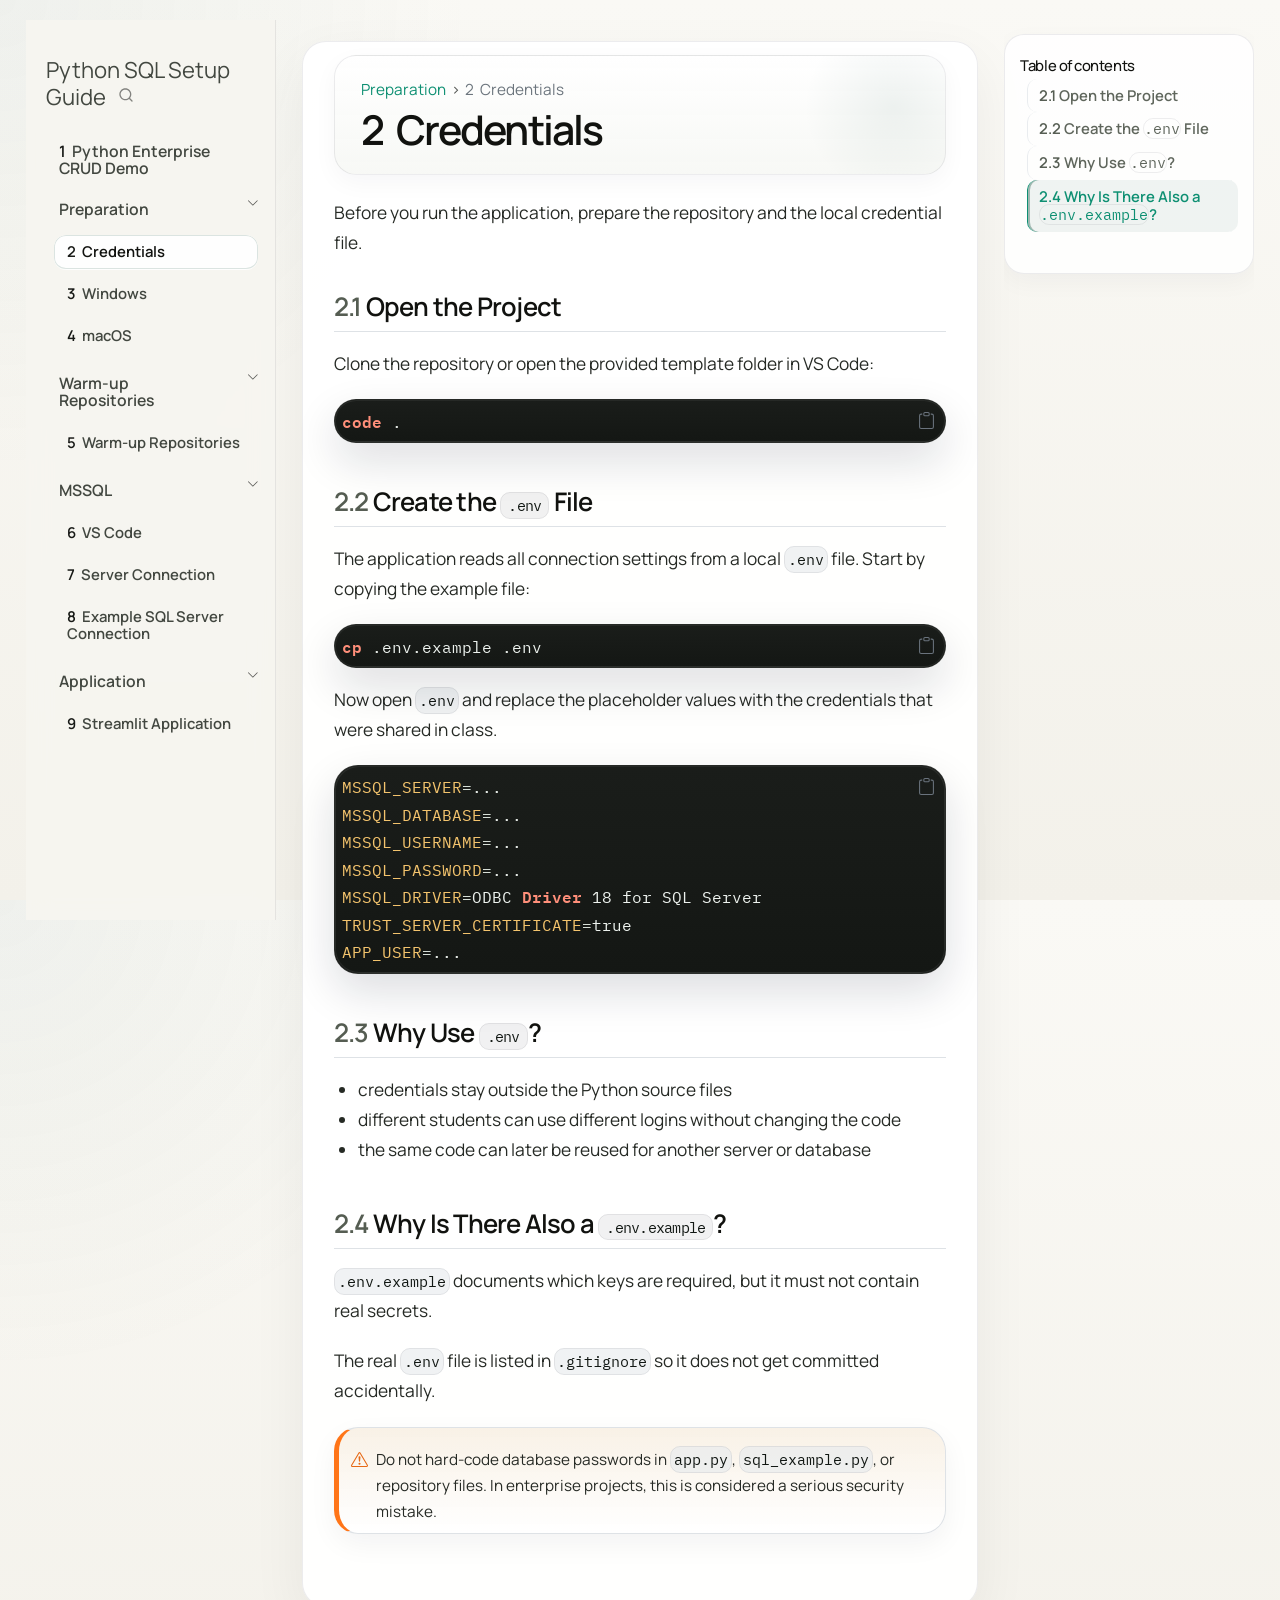
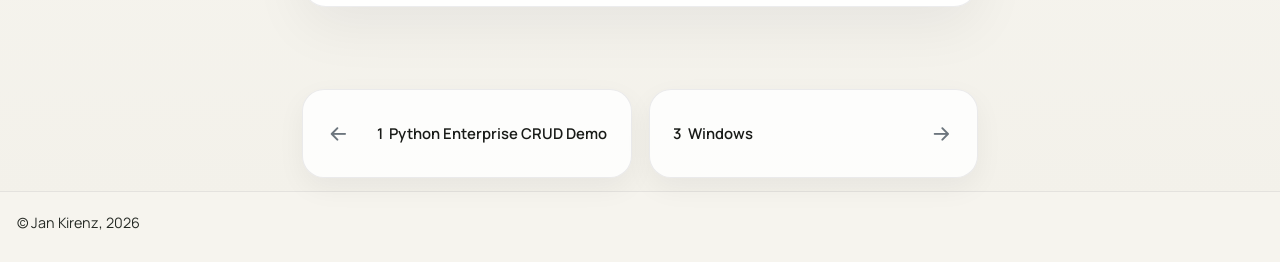
==== commit ba98c747: "Built site for gh-pages" ====
--- a/accounts.html
+++ b/accounts.html
@@ -8,7 +8,7 @@
 
 <meta name="author" content="Jan Kirenz">
 
-<title>2&nbsp; Credentials – Python Enterprise CRUD Demo</title>
+<title>2&nbsp; Credentials – Python SQL Setup Guide</title>
 <style>
 code{white-space: pre-wrap;}
 span.smallcaps{font-variant: small-caps;}
@@ -139,7 +139,7 @@
   <nav id="quarto-sidebar" class="sidebar collapse collapse-horizontal quarto-sidebar-collapse-item sidebar-navigation floating overflow-auto">
     <div class="pt-lg-2 mt-2 text-left sidebar-header">
     <div class="sidebar-title mb-0 py-0">
-      <a href="./">Python Enterprise CRUD Demo</a> 
+      <a href="./">Python SQL Setup Guide</a> 
         <div class="sidebar-tools-main">
     <div id="quarto-search" class="quarto-navigation-tool px-1" title="Search"></div>
 </div>
@@ -746,7 +746,7 @@
 <footer class="footer">
   <div class="nav-footer">
     <div class="nav-footer-left">
-<p>© <a href="https://www.kirenz.com/">Jan Kirenz</a>, 2026</p>
+<p>© Jan Kirenz, 2026</p>
 </div>   
     <div class="nav-footer-center">
       &nbsp;
